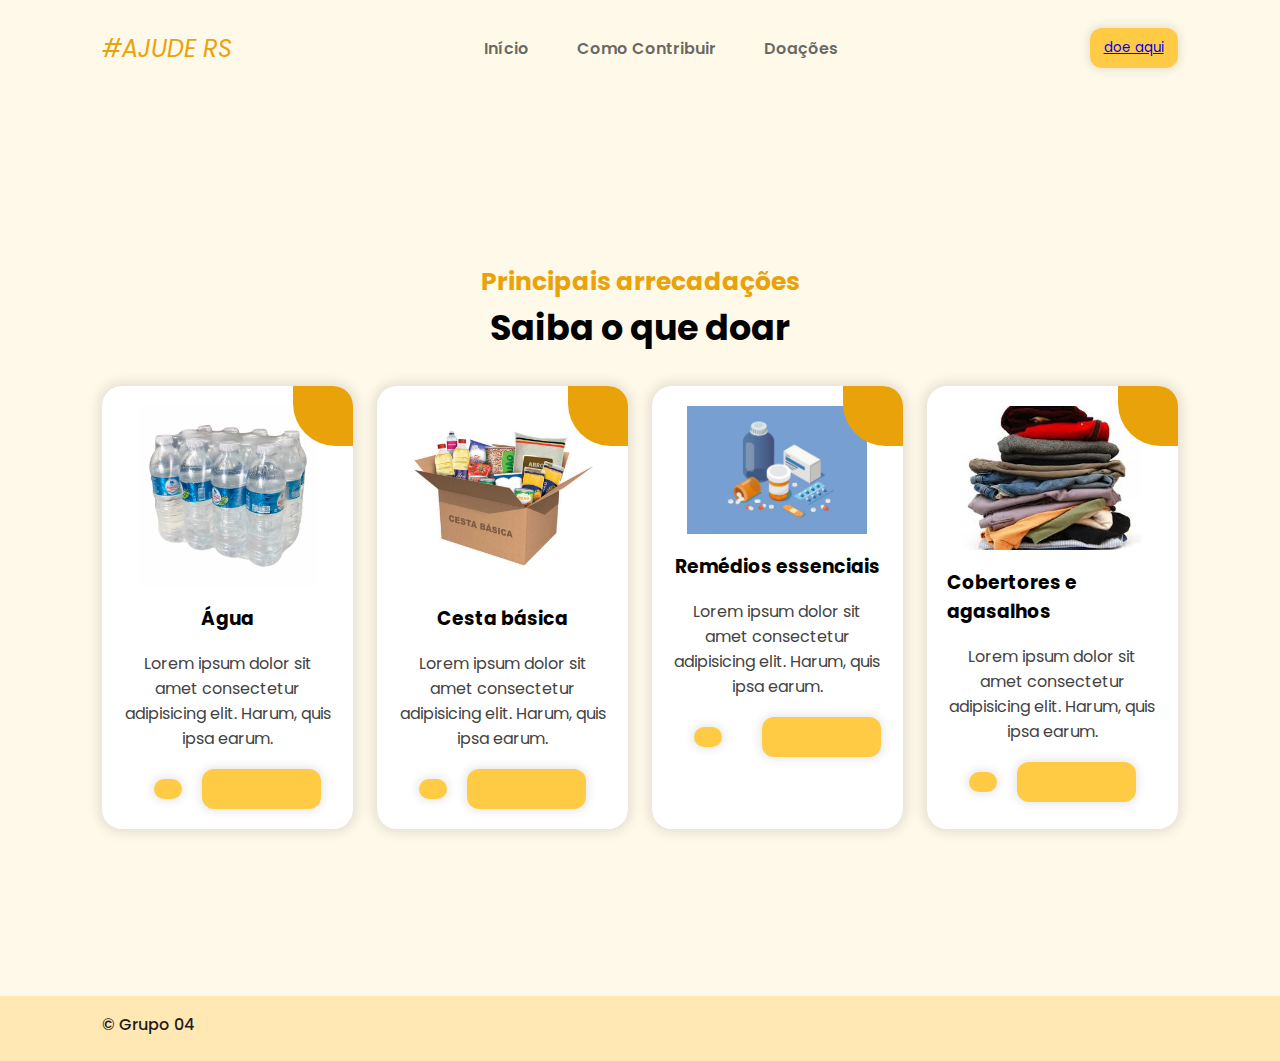
==== index.html @ c8c9ca0c "Add files via upload" ====
<!DOCTYPE html>
<html lang="pt-br">
<head>
    <meta charset="UTF-8">
    <meta name="viewport" content="width=device-width, initial-scale=1.0">
    <link rel="stylesheet" href="https://cdnjs.cloudflare.com/ajax/libs/font-awesome/6.5.2/css/all.min.css" integrity="sha512-SnH5WK+bZxgPHs44uWIX+LLJAJ9/2PkPKZ5QiAj6Ta86w+fsb2TkcmfRyVX3pBnMFcV7oQPJkl9QevSCWr3W6A==" crossorigin="anonymous" referrerpolicy="no-referrer" />
    <script src="https://cdnjs.cloudflare.com/ajax/libs/jquery/3.7.1/jquery.min.js" integrity="sha512-v2CJ7UaYy4JwqLDIrZUI/4hqeoQieOmAZNXBeQyjo21dadnwR+8ZaIJVT8EE2iyI61OV8e6M8PP2/4hpQINQ/g==" crossorigin="anonymous" referrerpolicy="no-referrer"></script>
    <link rel="stylesheet" href="style/style.css">
    <title>Landing Page</title>
    
</head>
<body>
    <header> <!--navegação-->
        <nav id="navbar">
            <i class="fa-sharp fa-solid fa-hand-holding-hand" id="nav_logo"> #AJUDE RS</i>
            <ul id="nav_list">
                <li class="nav_item ">
                    <a href="index.html">Início</a>
                </li>

                <li class="nav_item">
                    <a href="contribuicao.html">Como Contribuir</a>
                </li>

                <li class="nav_item">
                    <a href="doacao.html">Doações</a>
                </li>
            </ul>

            <button class="btn-geral">
               <a href="doacao.html"> doe aqui</a>
            </button>

            <button id="mobile_btn">
                <i class="fa-solid fa-bars"></i>
            </button>
        </nav>
        <div id="menu_mobile">
            <ul id="mobile_nav_list">
                <li class="nav_item ">
                    <a href="index.html">Início</a>
                </li>

                <li class="nav_item">
                    <a href="contribuicao.html">Como Contribuir</a>
                </li>

                <li class="nav_item">
                    <a href="doacao.html">Doações</a>
                </li>
            </ul>

            <button class="btn-geral">
                <a href="doacao.html"> doe aqui</a>
            </button>

        </div>
       <script src="src/javascript/script.js"></script>
    </header>

    <main id="content">
        
        <section id="menu"> <!--menu-->
            <h2 class="section-title"> Principais arrecadações</h2>
            <h3 class="section-subtitle"> Saiba o que doar</h3>

            <div id="dishes">
                <div class="dish"> <!--doação 01-->
                    <div class="dish-heart">
                        <i class=" fa-solid fa-heart"></i>
                    </div>

                    <img src="img/agua.webp" alt="" class="dish-image" width="180px" >
                    <h3 class="dish-title">
                        Água
                    </h3>
                    <span class="dish-description">
                        Lorem ipsum dolor sit amet consectetur adipisicing elit. Harum, quis ipsa earum.
                    </span>

                    <div class="dish-price">
                        <h4></h4>
                        <button class="btn-geral">
                            <i class="fa-solid fa-basket-shopping"></i>
                        </button>

                    </label>
                    <input type="number" id="numero" min="1" max="1000" step="1" class="btn-geral">
                    </div>
                
                </div>

                <div class="dish"> <!-- doação 02-->
                    <div class="dish-heart">
                        <i class=" fa-solid fa-heart"></i>
                    </div>

                    <img src="img/cesta.webp" alt="" class="dish-image" width="180px">
                    <h3 class="dish-title">
                        Cesta básica
                    </h3>
                    <span class="dish-description">
                        Lorem ipsum dolor sit amet consectetur adipisicing elit. Harum, quis ipsa earum.
                    </span>


                    <div class="dish-price">
                        <button class="btn-geral">
                            <i class="fa-solid fa-basket-shopping"></i>
                        </button>

                    </label>
                    <input type="number" id="numero" min="1" max="1000" step="1" class="btn-geral">

                    </div>
                
                </div>

                <div class="dish"> <!--doação 03-->
                    <div class="dish-heart">
                        <i class=" fa-solid fa-heart"></i>
                    </div>

                    <img src="img/remedios4.jpg" alt="" class="dish-image" width="180px">
                    <h3 class="dish-title">
                        Remédios essenciais
                    </h3>
                    <span class="dish-description">
                        Lorem ipsum dolor sit amet consectetur adipisicing elit. Harum, quis ipsa earum.
                    </span>


                    <div class="dish-price">
                        <h4></h4>
                        <button class="btn-geral">
                            <i class="fa-solid fa-basket-shopping"></i>
                        </button>
                        <label for="numero">
                            
                        </label>
                        <input type="number" id="numero" min="1" max="1000" step="1" class="btn-geral">
                        

                    </div>
                
                </div>

                <div class="dish"> <!--doação 04-->
                    <div class="dish-heart">
                        <i class=" fa-solid fa-heart"></i>
                    </div>

                    <img src="img/cobertores.jpg" alt="" class="dish-image" width="180px">
                    <h3 class="dish-title">
                        Cobertores e agasalhos
                    </h3>
                    <span class="dish-description">
                        Lorem ipsum dolor sit amet consectetur adipisicing elit. Harum, quis ipsa earum.
                    </span>

                    <div class="dish-price">
                        <button class="btn-geral">
                            <i class="fa-solid fa-basket-shopping"></i>
                        </button>

                    </label>
                    <input type="number" id="numero" min="1" max="1000" step="1" class="btn-geral">

                    </div>
                
                </div>
                
            </div>
        </section>

        

    </main>

    <footer>
        <div id="footer_items">
            <span id="copyrigth">
                &copy; Grupo 04 
            </span>
        </div>
    </footer>
    
</body>
</html>
---- style/style.css ----
@import url('https://fonts.googleapis.com/css2?family=Poppins:ital,wght@0,100;0,200;0,300;0,400;0,500;0,600;0,700;0,800;0,900;1,100;1,200; 1.300;1.400;1.500;1.600;1.700;1.800;1.900&display=swap');
@import url('menu.css');
@import url('home.css');
@import url('navbar.css');
@import url('footer.css');
@import url('testimonials.css');

:root {
    --color-primary-1: #fff9ea;
    --color-primary-2: #ffe8b4;
    --color-primary-3: #f8d477;
    --color-primary-4: #ffe100;
    --color-primary-5: #ffcb45;
    --color-primary-6: #e9a209;

    --color-neutral-0: #fff;
    --color-neutral-1: #1d1d1d;
}

*{
    font-family: 'poppins', sans-serif;
    margin: 0;
    padding: 0;
    box-sizing: border-box;
}
body{
    background-color: #fff9ea;
}

section{
    padding: 28px 8%;
}

.btn-geral{
    border: none;
    display: flex;
    align-items: center;
    justify-content: center;
    background-color: #ffcb45;
    border-radius: 12px;
    padding: 10px 14px;
    font-family: 600px;
    box-shadow: 0px 0px 10px 2px rgba(0, 0, 0, 0.1);
    cursor: pointer;
}   
.btn-geral:hover{
    background-color: #f8d477;
    transition: 0.3s ease ;
}

.social-media-buttons{
    display: flex;
    gap: 18px;
}

.social-media-buttons a{
    display: flex;
    align-items: center;
    justify-content: center;
    width: 45px;
    height: 40px;
    background-color: #fff;
    font-size: 1.25rem;
    border-radius: 10px;
    text-decoration: none;
    color: #1d1d1d;
    box-shadow: 0px 0px 12px 4px rgba(0, 0, 0, 0.1);
    transition:  3.s ease;
}

.social-media-buttons a:hover{
    box-shadow: 0px 0px 12px 8px rgba(0, 0, 0, 0.1);
}

.section-title{
    color: #e9a209;
    font-size: 1.563rem;
}

.section-subtitle{
    font-size: 2.1875rem;

}
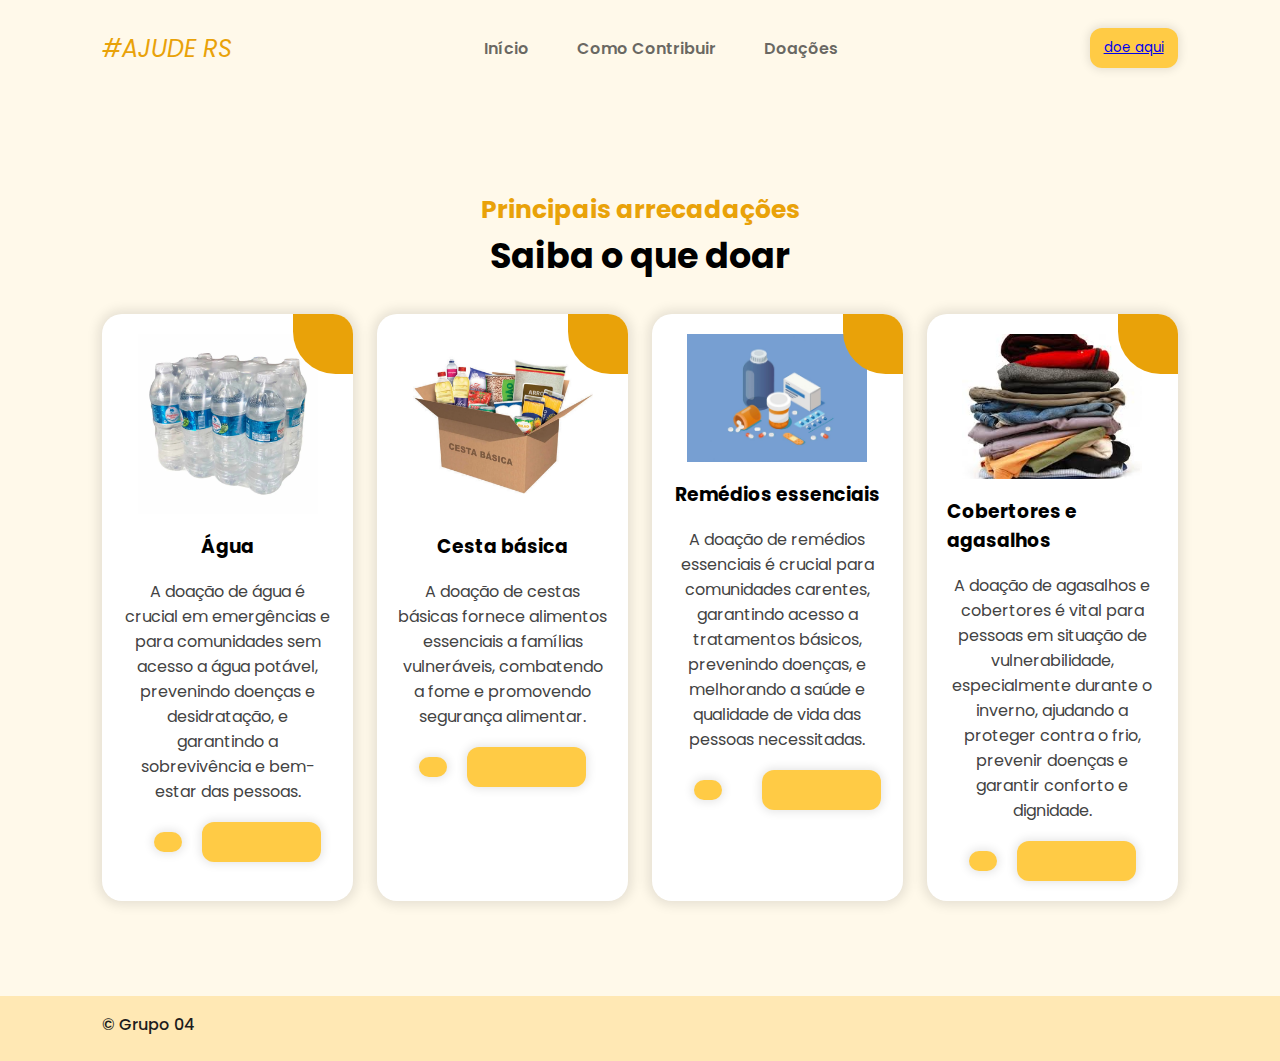
==== commit d03f9448: "Add files via upload" ====
--- a/index.html
+++ b/index.html
@@ -75,13 +75,13 @@
                         Água
                     </h3>
                     <span class="dish-description">
-                        Lorem ipsum dolor sit amet consectetur adipisicing elit. Harum, quis ipsa earum.
+                        A doação de água é crucial em emergências e para comunidades sem acesso a água potável, prevenindo doenças e desidratação, e garantindo a sobrevivência e bem-estar das pessoas.
                     </span>
 
                     <div class="dish-price">
                         <h4></h4>
                         <button class="btn-geral">
-                            <i class="fa-solid fa-basket-shopping"></i>
+                            <i class="fa-solid fa-hand-holding-dollar"></i>
                         </button>
 
                     </label>
@@ -100,13 +100,13 @@
                         Cesta básica
                     </h3>
                     <span class="dish-description">
-                        Lorem ipsum dolor sit amet consectetur adipisicing elit. Harum, quis ipsa earum.
+                        A doação de cestas básicas fornece alimentos essenciais a famílias vulneráveis, combatendo a fome e promovendo segurança alimentar.
                     </span>
 
 
                     <div class="dish-price">
                         <button class="btn-geral">
-                            <i class="fa-solid fa-basket-shopping"></i>
+                            <i class="fa-solid fa-hand-holding-dollar"></i>
                         </button>
 
                     </label>
@@ -126,14 +126,14 @@
                         Remédios essenciais
                     </h3>
                     <span class="dish-description">
-                        Lorem ipsum dolor sit amet consectetur adipisicing elit. Harum, quis ipsa earum.
+                        A doação de remédios essenciais é crucial para comunidades carentes, garantindo acesso a tratamentos básicos, prevenindo doenças, e melhorando a saúde e qualidade de vida das pessoas necessitadas.
                     </span>
 
 
                     <div class="dish-price">
                         <h4></h4>
                         <button class="btn-geral">
-                            <i class="fa-solid fa-basket-shopping"></i>
+                            <i class="fa-solid fa-hand-holding-dollar"></i>
                         </button>
                         <label for="numero">
                             
@@ -147,7 +147,7 @@
 
                 <div class="dish"> <!--doação 04-->
                     <div class="dish-heart">
-                        <i class=" fa-solid fa-heart"></i>
+                        <i class="fa-solid fa-hand-holding-dollar"></i>
                     </div>
 
                     <img src="img/cobertores.jpg" alt="" class="dish-image" width="180px">
@@ -155,12 +155,12 @@
                         Cobertores e agasalhos
                     </h3>
                     <span class="dish-description">
-                        Lorem ipsum dolor sit amet consectetur adipisicing elit. Harum, quis ipsa earum.
+                        A doação de agasalhos e cobertores é vital para pessoas em situação de vulnerabilidade, especialmente durante o inverno, ajudando a proteger contra o frio, prevenir doenças e garantir conforto e dignidade.
                     </span>
 
                     <div class="dish-price">
                         <button class="btn-geral">
-                            <i class="fa-solid fa-basket-shopping"></i>
+                            <i class="fa-solid fa-hand-holding-dollar"></i>
                         </button>
 
                     </label>
